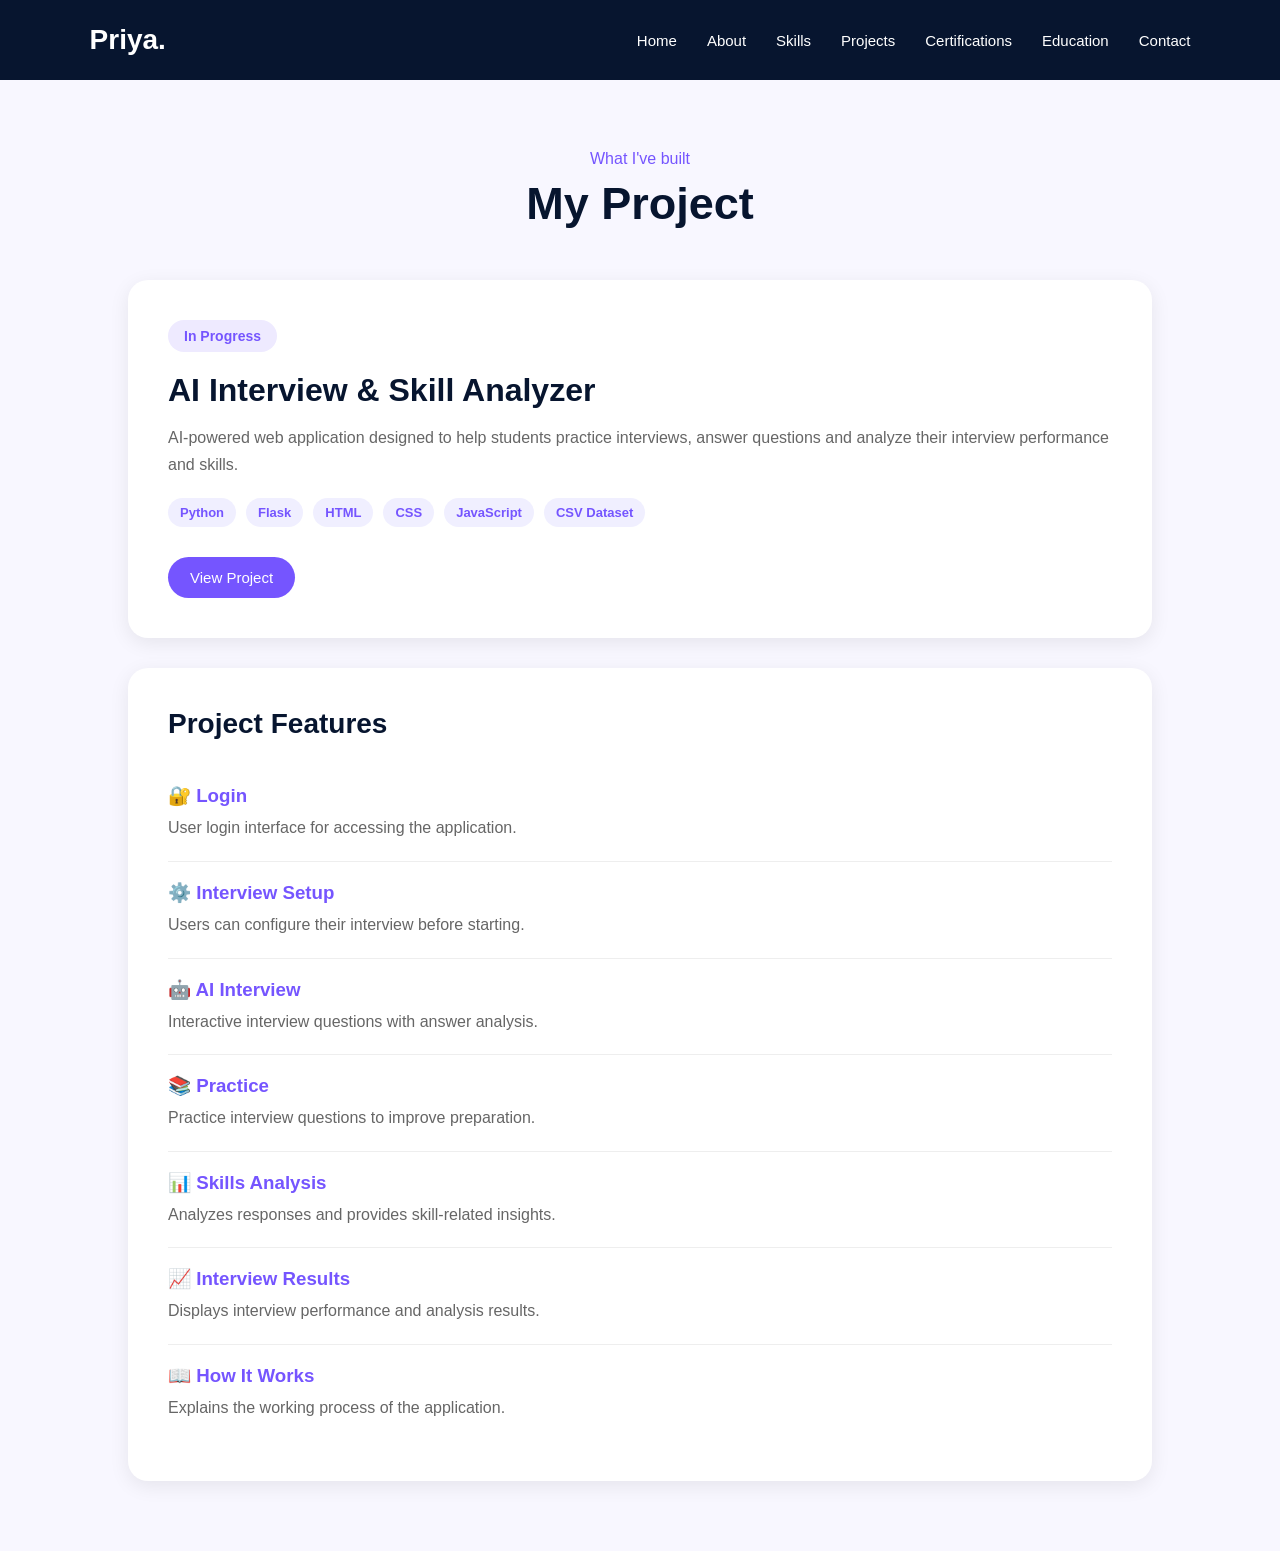
==== projects.html @ 9a415d95 "Portfolio website" ====
<!DOCTYPE html>
<html lang="en">
<head>
    <meta charset="UTF-8">
    <meta name="viewport" content="width=device-width, initial-scale=1.0">
    <title>Projects | Priya Joshi</title>
    <link rel="stylesheet" href="style.css">
</head>
<body>

<nav>
    <h2>Priya.</h2>

    <div class="nav-links">
        <a href="index.html">Home</a>
        <a href="about.html">About</a>
        <a href="skills.html">Skills</a>
        <a href="projects.html">Projects</a>
        <a href="certifications.html">Certifications</a>
        <a href="education.html">Education</a>
        <a href="contact.html">Contact</a>
    </div>
</nav>

<section class="projects">

    <div class="projects-heading">
        <p>What I've built</p>
        <h1>My Project</h1>
    </div>

    <div class="project-details">

        <div class="project-main">
            <span class="project-status">In Progress</span>

            <h2>AI Interview & Skill Analyzer</h2>

            <p>
                AI-powered web application designed to help students
                practice interviews, answer questions and analyze their
                interview performance and skills.
            </p>

            <div class="project-tech">
                <b>Python</b>
                <b>Flask</b>
                <b>HTML</b>
                <b>CSS</b>
                <b>JavaScript</b>
                <b>CSV Dataset</b>
            </div>
            <div class="project-buttons">
    
   <a href="https://github.com/PRIYA19120"
   class="project-btn"
   target="_blank">
    View Project
</a>
</div>
        </div>

        <div class="project-features">

            <h2>Project Features</h2>

            <div class="feature">
                <h3>🔐 Login</h3>
                <p>User login interface for accessing the application.</p>
            </div>

            <div class="feature">
                <h3>⚙️ Interview Setup</h3>
                <p>Users can configure their interview before starting.</p>
            </div>

            <div class="feature">
                <h3>🤖 AI Interview</h3>
                <p>Interactive interview questions with answer analysis.</p>
            </div>

            <div class="feature">
                <h3>📚 Practice</h3>
                <p>Practice interview questions to improve preparation.</p>
            </div>

            <div class="feature">
                <h3>📊 Skills Analysis</h3>
                <p>Analyzes responses and provides skill-related insights.</p>
            </div>

            <div class="feature">
                <h3>📈 Interview Results</h3>
                <p>Displays interview performance and analysis results.</p>
            </div>

            <div class="feature">
                <h3>📖 How It Works</h3>
                <p>Explains the working process of the application.</p>
            </div>

        </div>

    </div>

</section>

</body>
</html>
---- style.css ----
* {
    margin: 0;
    padding: 0;
    box-sizing: border-box;
}

body {
    font-family: Arial, sans-serif;
    background: #07152f;
    color: white;
}


/* NAVBAR */

nav {
    height: 80px;
    display: flex;
    align-items: center;
    justify-content: space-between;
    padding: 0 7%;
    background: #07152f;
}

nav h2 {
    font-size: 28px;
}

.nav-links {
    display: flex;
    gap: 30px;
}

.nav-links a {
    color: white;
    text-decoration: none;
    font-size: 15px;
}

.nav-links a:hover {
    color: #9b7cff;
}


/* HOME */

.hero {
    min-height: calc(100vh - 80px);
    display: flex;
    align-items: center;
    justify-content: space-between;
    padding: 60px 10%;
}


.hero-text {
    max-width: 600px;
}

.hero-text p:first-child {
    font-size: 20px;
    color: #b8a8ff;
}

.hero-text h1 {
    font-size: 65px;
    margin: 10px 0;
}

.hero-text h2 {
    font-size: 25px;
    color: #b8a8ff;
    margin-bottom: 20px;
}

.hero-text p {
    line-height: 1.7;
    color: #d5d9e5;
}


button {
    margin-top: 30px;
    padding: 14px 28px;
    border: none;
    border-radius: 30px;
    background: #7555ff;
    color: white;
    font-size: 16px;
    cursor: pointer;
}

button:hover {
    background: #9279ff;
}


/* PROFILE */

.hero-image {
    display: flex;
    justify-content: center;
    align-items: center;
}

.profile-circle {
    width: 300px;
    height: 300px;
    border-radius: 50%;
    overflow: hidden;
    border: 5px solid white;
}

.profile-circle img {
    width: 100%;
    height: 100%;
    object-fit: cover;
}
.buttons {
    display: flex;
    gap: 15px;
}

.resume-btn {
    background: transparent;
    border: 2px solid #7555ff;
}

.social-links {
    display: flex;
    gap: 20px;
    margin-top: 25px;
}

.social-links a {
    color: white;
    text-decoration: none;
    border: 1px solid #555;
    padding: 8px 14px;
    border-radius: 20px;
}

.social-links a:hover {
    color: #b8a8ff;
    border-color: #7555ff;
}
.about {
    min-height: calc(100vh - 80px);
    padding: 70px 10%;
    background: #f8f7ff;
    color: #07152f;
}

.about-heading {
    text-align: center;
    margin-bottom: 50px;
}

.about-heading p {
    color: #7555ff;
    font-size: 16px;
}

.about-heading h1 {
    font-size: 45px;
    margin-top: 10px;
}

.about-content {
    display: flex;
    align-items: center;
    gap: 70px;
    max-width: 1100px;
    margin: auto;
}

.about-image {
    width: 300px;
    height: 400px;
    border-radius: 0;
    overflow: hidden;
    border: 5px solid #7555ff;
}


.about-image img {
    width: 100%;
    height: 100%;
    object-fit: cover;
    border: radius 0;
}

.about-text {
    max-width: 600px;
}

.about-text h2 {
    font-size: 30px;
    margin-bottom: 20px;
}

.about-text p {
    color: #555;
    line-height: 1.7;
    margin-bottom: 15px;
}

.about-cards {
    display: flex;
    justify-content: center;
    gap: 25px;
    margin-top: 60px;
}

.about-card {
    width: 250px;
    padding: 25px;
    background: white;
    border-radius: 15px;
    text-align: center;
    box-shadow: 0 5px 20px rgba(0, 0, 0, 0.08);
}

.about-card h3 {
    color: #7555ff;
    margin-bottom: 10px;
}

.about-card p {
    color: #666;
}
.skills {
    min-height: calc(100vh - 80px);
    padding: 70px 10%;
    background: #f8f7ff;
    color: #07152f;
}

.skills-heading {
    text-align: center;
    margin-bottom: 50px;
}

.skills-heading p {
    color: #7555ff;
    font-size: 16px;
}

.skills-heading h1 {
    font-size: 45px;
    margin-top: 10px;
}

.skills-container {
    max-width: 1100px;
    margin: auto;
    display: grid;
    grid-template-columns: repeat(3, 1fr);
    gap: 25px;
}

.skill-card {
    background: white;
    padding: 35px 25px;
    border-radius: 18px;
    text-align: center;
    box-shadow: 0 5px 20px rgba(0, 0, 0, 0.08);
    transition: 0.3s;
}

.skill-card:hover {
    transform: translateY(-8px);
}

.skill-card h2 {
    color: #7555ff;
    margin-bottom: 15px;
}

.skill-card p {
    color: #666;
    line-height: 1.6;
}
.projects {
    min-height: calc(100vh - 80px);
    padding: 70px 10%;
    background: #f8f7ff;
    color: #07152f;
}

.projects-heading {
    text-align: center;
    margin-bottom: 50px;
}

.projects-heading p {
    color: #7555ff;
}

.projects-heading h1 {
    font-size: 45px;
    margin-top: 10px;
}

.projects-container {
    max-width: 1100px;
    margin: auto;
    display: grid;
    grid-template-columns: repeat(2, 1fr);
    gap: 30px;
}

.project-card {
    background: white;
    border-radius: 20px;
    padding: 35px;
    box-shadow: 0 5px 20px rgba(0, 0, 0, 0.08);
    transition: 0.3s;
}

.project-card:hover {
    transform: translateY(-8px);
}

.project-content span {
    display: inline-block;
    background: #eeeaff;
    color: #7555ff;
    padding: 7px 14px;
    border-radius: 20px;
    font-size: 13px;
    margin-bottom: 18px;
}

.project-content h2 {
    font-size: 25px;
    margin-bottom: 15px;
}

.project-content p {
    color: #666;
    line-height: 1.7;
}

.project-tech {
    display: flex;
    gap: 10px;
    flex-wrap: wrap;
    margin-top: 20px;
}

.project-tech b {
    background: #f0efff;
    color: #7555ff;
    padding: 7px 12px;
    border-radius: 15px;
    font-size: 13px;
}

.certifications {
    min-height: calc(100vh - 80px);
    padding: 70px 10%;
    background: #f8f7ff;
    color: #07152f;
}

.certifications-heading {
    text-align: center;
    margin-bottom: 50px;
}

.certifications-heading p {
    color: #7555ff;
}

.certifications-heading h1 {
    font-size: 45px;
    margin-top: 10px;
}

.certifications-container {
    max-width: 1100px;
    margin: auto;
    display: grid;
    grid-template-columns: repeat(3, 1fr);
    gap: 25px;
}

.certificate-card {
    background: white;
    padding: 30px 25px;
    border-radius: 18px;
    text-align: center;
    box-shadow: 0 5px 20px rgba(0, 0, 0, 0.08);
    transition: 0.3s;
}

.certificate-card:hover {
    transform: translateY(-8px);
}

.certificate-card h2 {
    color: #07152f;
    margin-bottom: 12px;
}

.certificate-card p {
    color: #666;
    margin-bottom: 20px;
}

.certificate-card span {
    color: #7555ff;
    font-weight: bold;
}

.education {
    min-height: calc(100vh - 80px);
    padding: 70px 10%;
    background: #f8f7ff;
    color: #07152f;
}

.education-heading {
    text-align: center;
    margin-bottom: 50px;
}

.education-heading p {
    color: #7555ff;
}

.education-heading h1 {
    font-size: 45px;
    margin-top: 10px;
}

.education-container {
    max-width: 900px;
    margin: auto;
    display: flex;
    flex-direction: column;
    gap: 25px;
}

.education-card {
    background: white;
    padding: 30px;
    border-left: 5px solid #7555ff;
    border-radius: 15px;
    box-shadow: 0 5px 20px rgba(0, 0, 0, 0.08);
}

.education-card span {
    color: #7555ff;
    font-weight: bold;
}

.education-card h2 {
    margin: 12px 0 8px;
}

.education-card h3 {
    color: #555;
    margin-bottom: 12px;
}

.education-card p {
    color: #666;
    line-height: 1.7;
}

.contact {
    min-height: calc(100vh - 80px);
    padding: 70px 10%;
    background: #f8f7ff;
    color: #07152f;
}

.contact-heading {
    text-align: center;
    margin-bottom: 50px;
}

.contact-heading p {
    color: #7555ff;
}

.contact-heading h1 {
    font-size: 45px;
    margin-top: 10px;
}

.contact-container {
    max-width: 1000px;
    margin: auto;
    display: grid;
    grid-template-columns: 1fr 1fr;
    gap: 50px;
    align-items: center;
}

.contact-info h2 {
    font-size: 30px;
    margin-bottom: 15px;
}

.contact-info > p {
    color: #666;
    line-height: 1.7;
    margin-bottom: 30px;
}

.contact-item {
    margin-bottom: 20px;
}

.contact-item h3 {
    color: #7555ff;
    margin-bottom: 5px;
}

.contact-item p {
    color: #555;
}

.contact-form {
    display: flex;
    flex-direction: column;
    gap: 15px;
}

.contact-form input,
.contact-form textarea {
    width: 100%;
    padding: 15px;
    border: 1px solid #ddd;
    border-radius: 10px;
    font-size: 15px;
    font-family: Arial, sans-serif;
    outline: none;
}

.contact-form textarea {
    height: 150px;
    resize: none;
}

.contact-form input:focus,
.contact-form textarea:focus {
    border-color: #7555ff;
}

.contact-form button {
    width: fit-content;
    margin-top: 5px;
}
.project-details {
    max-width: 1100px;
    margin: auto;
}

.project-main {
    background: white;
    padding: 40px;
    border-radius: 20px;
    box-shadow: 0 5px 20px rgba(0, 0, 0, 0.08);
    margin-bottom: 30px;
}

.project-status {
    display: inline-block;
    background: #eeeaff;
    color: #7555ff;
    padding: 8px 16px;
    border-radius: 20px;
    font-size: 14px;
    font-weight: bold;
}

.project-main h2 {
    font-size: 32px;
    margin: 20px 0 15px;
}

.project-main p {
    color: #666;
    line-height: 1.7;
}

.project-features {
    background: white;
    padding: 40px;
    border-radius: 20px;
    box-shadow: 0 5px 20px rgba(0, 0, 0, 0.08);
}

.project-features > h2 {
    font-size: 28px;
    margin-bottom: 25px;
}

.feature {
    padding: 20px 0;
    border-bottom: 1px solid #eee;
}

.feature:last-child {
    border-bottom: none;
}

.feature h3 {
    color: #7555ff;
    margin-bottom: 8px;
}

.feature p {
    color: #666;
    line-height: 1.6;
}
.project-buttons {
    display: flex;
    gap: 15px;
    margin-top: 30px;
}

.project-btn {
    display: inline-block;
    padding: 12px 22px;
    background: #7555ff;
    color: white;
    text-decoration: none;
    border-radius: 25px;
    font-size: 15px;
}

.project-btn:hover {
    background: #9279ff;
}

.code-btn {
    background: transparent;
    color: #7555ff;
    border: 2px solid #7555ff;
}

.code-btn:hover {
    background: #7555ff;
    color: white;
}
.certificate-btn {
    display: inline-block;
    padding: 10px 20px;
    background: #7555ff;
    color: white;
    text-decoration: none;
    border-radius: 25px;
    font-size: 14px;
}

.certificate-btn:hover {
    background: #9279ff;
}
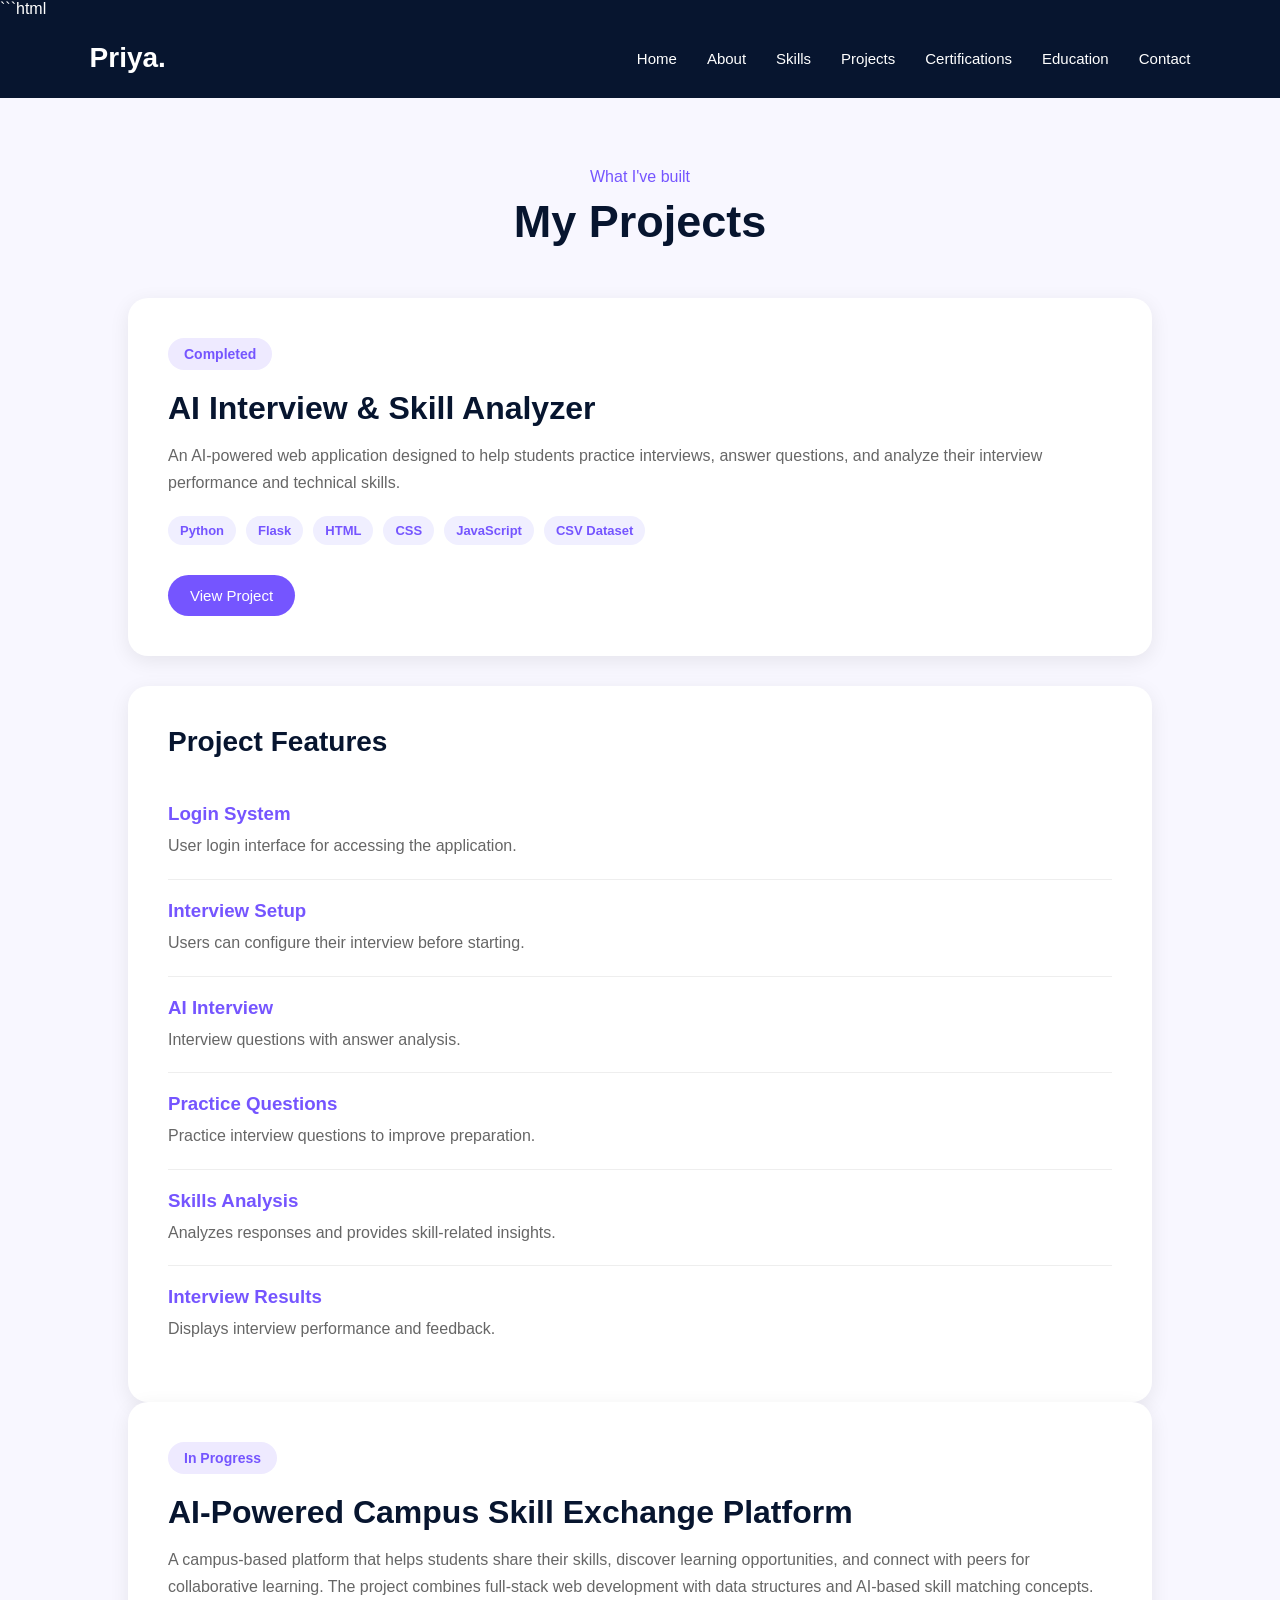
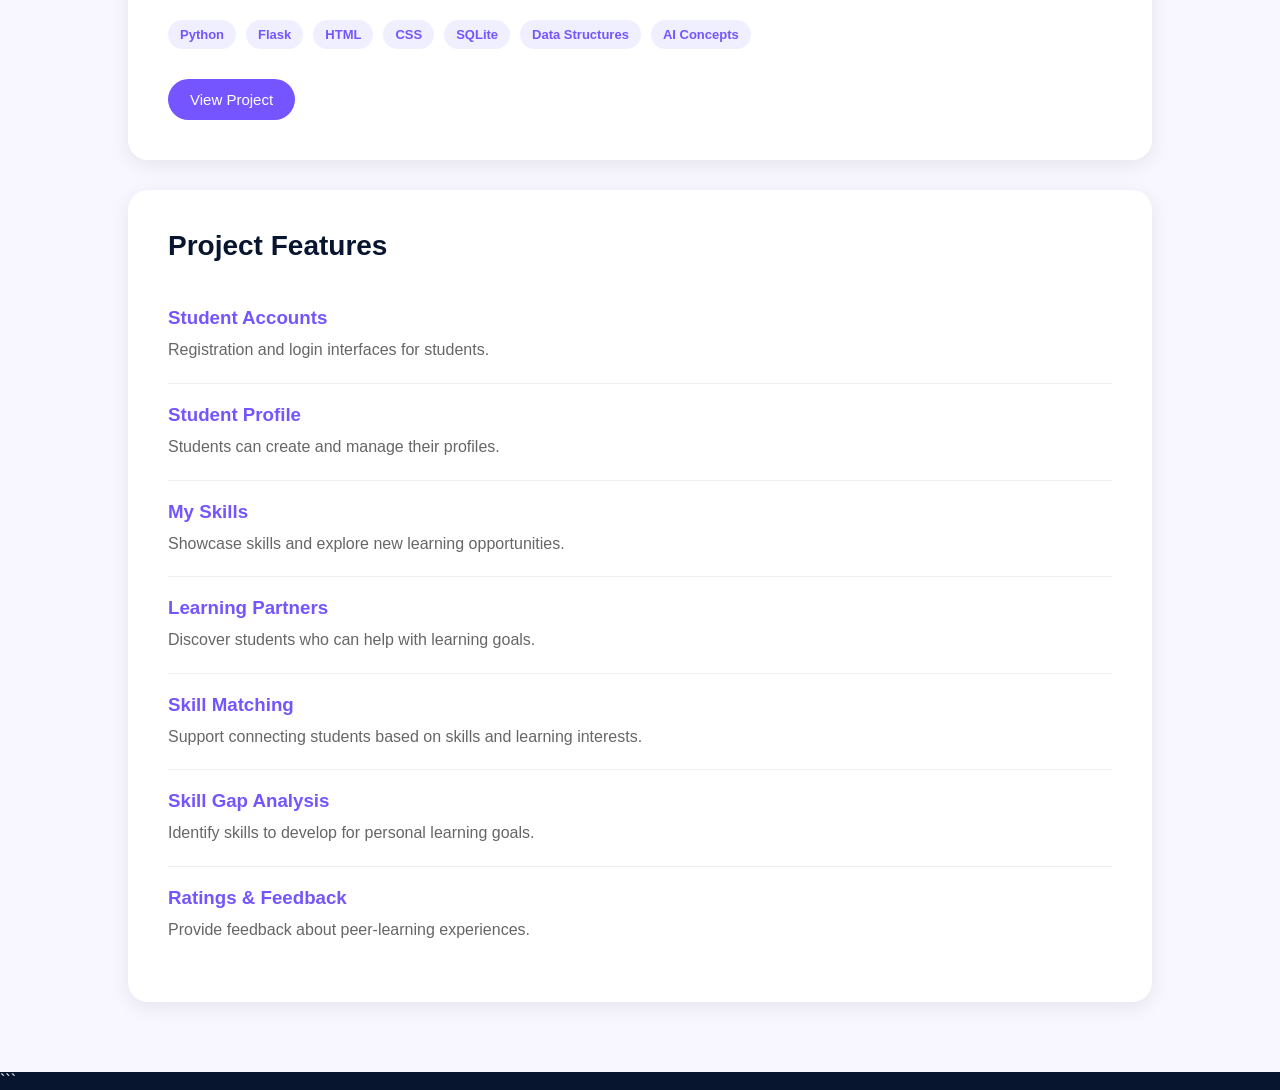
==== commit fa948af1: "Update portfolio projects section" ====
--- a/projects.html
+++ b/projects.html
@@ -1,3 +1,4 @@
+```html
 <!DOCTYPE html>
 <html lang="en">
 <head>
@@ -26,20 +27,23 @@
 
     <div class="projects-heading">
         <p>What I've built</p>
-        <h1>My Project</h1>
+        <h1>My Projects</h1>
     </div>
 
     <div class="project-details">
 
+        <!-- Project 1: Completed -->
+
         <div class="project-main">
-            <span class="project-status">In Progress</span>
+
+            <span class="project-status">Completed</span>
 
             <h2>AI Interview & Skill Analyzer</h2>
 
             <p>
-                AI-powered web application designed to help students
-                practice interviews, answer questions and analyze their
-                interview performance and skills.
+                An AI-powered web application designed to help students
+                practice interviews, answer questions, and analyze their
+                interview performance and technical skills.
             </p>
 
             <div class="project-tech">
@@ -50,14 +54,16 @@
                 <b>JavaScript</b>
                 <b>CSV Dataset</b>
             </div>
+
             <div class="project-buttons">
-    
-   <a href="https://github.com/PRIYA19120"
-   class="project-btn"
-   target="_blank">
-    View Project
-</a>
-</div>
+                <a href="https://github.com/PRIYA19120"
+                   class="project-btn"
+                   target="_blank"
+                   rel="noopener noreferrer">
+                    View Project
+                </a>
+            </div>
+
         </div>
 
         <div class="project-features">
@@ -65,38 +71,115 @@
             <h2>Project Features</h2>
 
             <div class="feature">
-                <h3>🔐 Login</h3>
+                <h3>Login System</h3>
                 <p>User login interface for accessing the application.</p>
             </div>
 
             <div class="feature">
-                <h3>⚙️ Interview Setup</h3>
+                <h3>Interview Setup</h3>
                 <p>Users can configure their interview before starting.</p>
             </div>
 
             <div class="feature">
-                <h3>🤖 AI Interview</h3>
-                <p>Interactive interview questions with answer analysis.</p>
+                <h3>AI Interview</h3>
+                <p>Interview questions with answer analysis.</p>
             </div>
 
             <div class="feature">
-                <h3>📚 Practice</h3>
+                <h3>Practice Questions</h3>
                 <p>Practice interview questions to improve preparation.</p>
             </div>
 
             <div class="feature">
-                <h3>📊 Skills Analysis</h3>
+                <h3>Skills Analysis</h3>
                 <p>Analyzes responses and provides skill-related insights.</p>
             </div>
 
             <div class="feature">
-                <h3>📈 Interview Results</h3>
-                <p>Displays interview performance and analysis results.</p>
+                <h3>Interview Results</h3>
+                <p>Displays interview performance and feedback.</p>
+            </div>
+
+        </div>
+
+    </div>
+
+    <!-- Project 2: In Progress -->
+
+    <div class="project-details">
+
+        <div class="project-main">
+
+            <span class="project-status">In Progress</span>
+
+            <h2>AI-Powered Campus Skill Exchange Platform</h2>
+
+            <p>
+                A campus-based platform that helps students share their
+                skills, discover learning opportunities, and connect with
+                peers for collaborative learning. The project combines
+                full-stack web development with data structures and
+                AI-based skill matching concepts.
+            </p>
+
+            <div class="project-tech">
+                <b>Python</b>
+                <b>Flask</b>
+                <b>HTML</b>
+                <b>CSS</b>
+                <b>SQLite</b>
+                <b>Data Structures</b>
+                <b>AI Concepts</b>
+            </div>
+
+            <div class="project-buttons">
+                <a href="https://github.com/PRIYA19120/Campus-Skill-Exchange-Platform"
+                   class="project-btn"
+                   target="_blank"
+                   rel="noopener noreferrer">
+                    View Project
+                </a>
+            </div>
+
+        </div>
+
+        <div class="project-features">
+
+            <h2>Project Features</h2>
+
+            <div class="feature">
+                <h3>Student Accounts</h3>
+                <p>Registration and login interfaces for students.</p>
             </div>
 
             <div class="feature">
-                <h3>📖 How It Works</h3>
-                <p>Explains the working process of the application.</p>
+                <h3>Student Profile</h3>
+                <p>Students can create and manage their profiles.</p>
+            </div>
+
+            <div class="feature">
+                <h3>My Skills</h3>
+                <p>Showcase skills and explore new learning opportunities.</p>
+            </div>
+
+            <div class="feature">
+                <h3>Learning Partners</h3>
+                <p>Discover students who can help with learning goals.</p>
+            </div>
+
+            <div class="feature">
+                <h3>Skill Matching</h3>
+                <p>Support connecting students based on skills and learning interests.</p>
+            </div>
+
+            <div class="feature">
+                <h3>Skill Gap Analysis</h3>
+                <p>Identify skills to develop for personal learning goals.</p>
+            </div>
+
+            <div class="feature">
+                <h3>Ratings & Feedback</h3>
+                <p>Provide feedback about peer-learning experiences.</p>
             </div>
 
         </div>
@@ -106,4 +189,5 @@
 </section>
 
 </body>
-</html>+</html>
+```
--- a/style.css
+++ b/style.css
@@ -50,6 +50,12 @@
     align-items: center;
     justify-content: space-between;
     padding: 60px 10%;
+
+    background-image: linear-gradient(rgba(7, 21, 47, 0.75), rgba(7, 21, 47, 0.75)),
+                      url("certificate/background.png");
+    background-size: cover;
+    background-position: center;
+    background-repeat: no-repeat;
 }
 
 
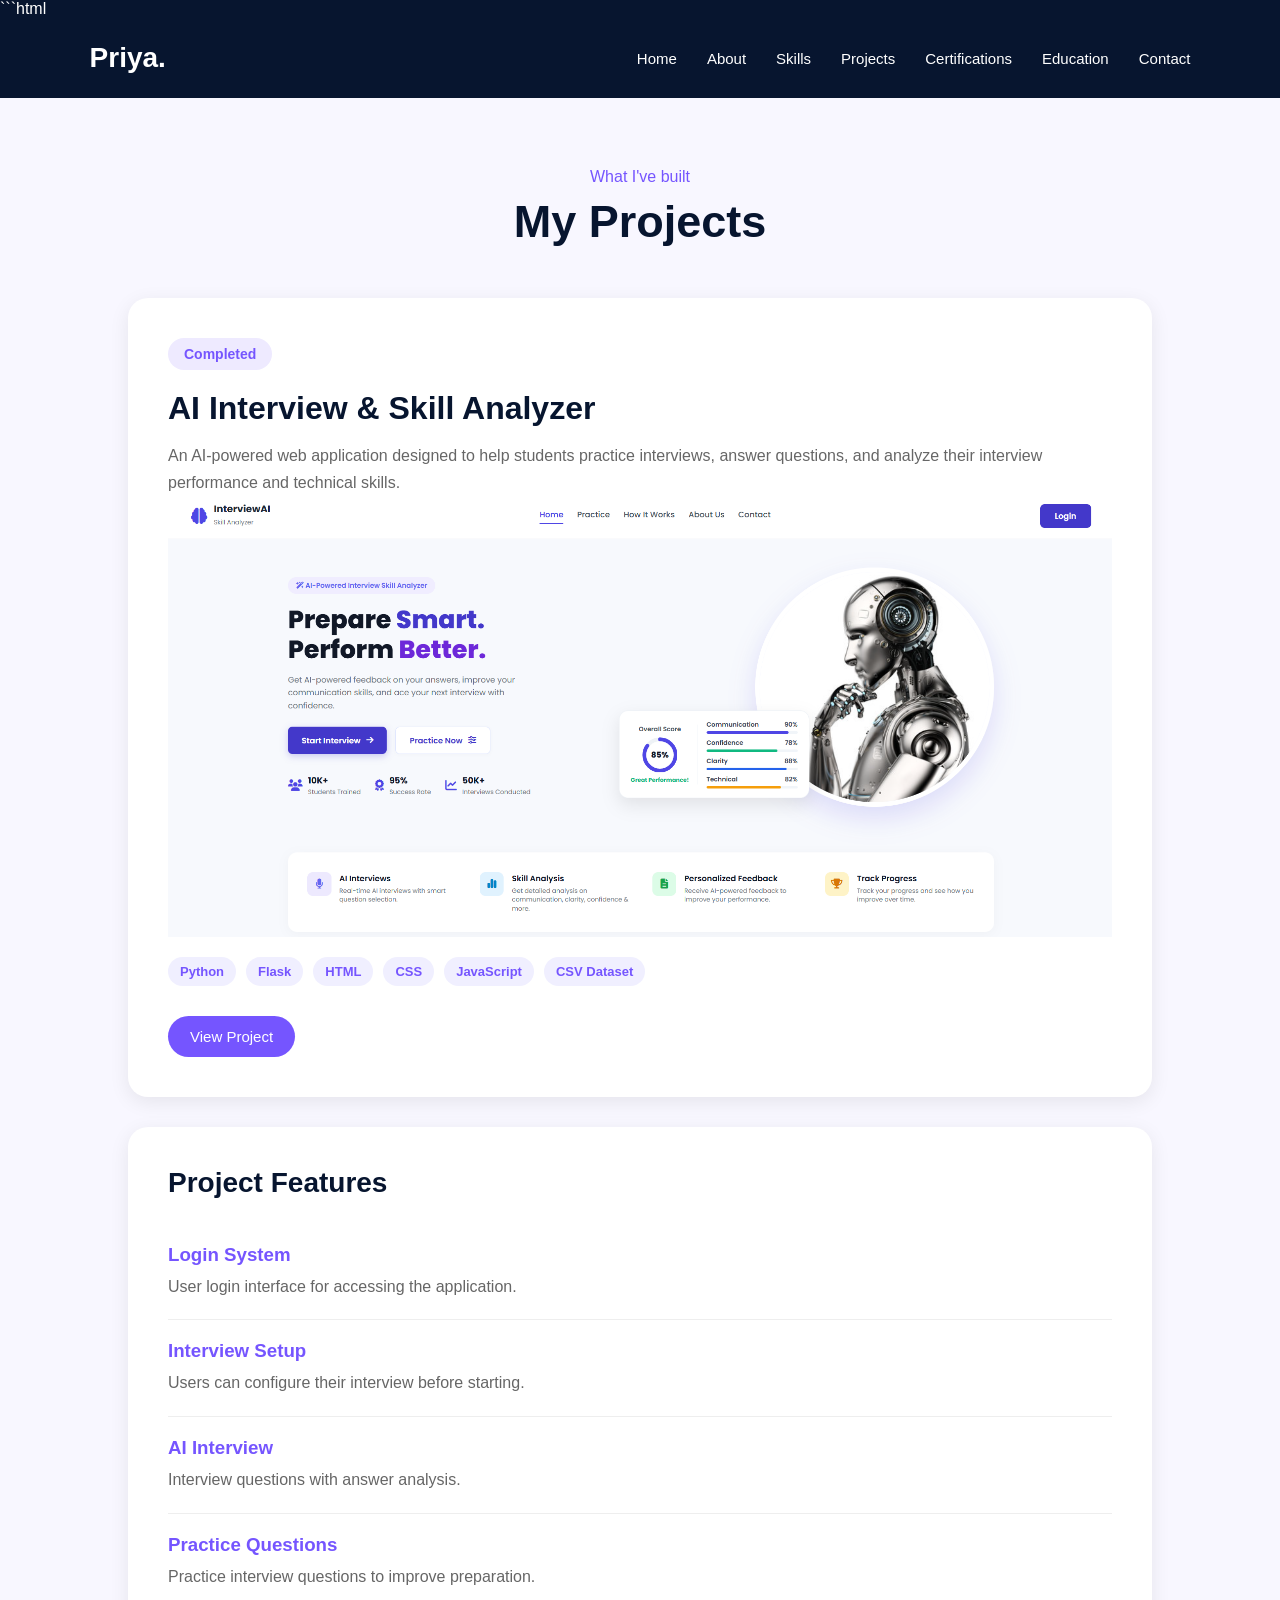
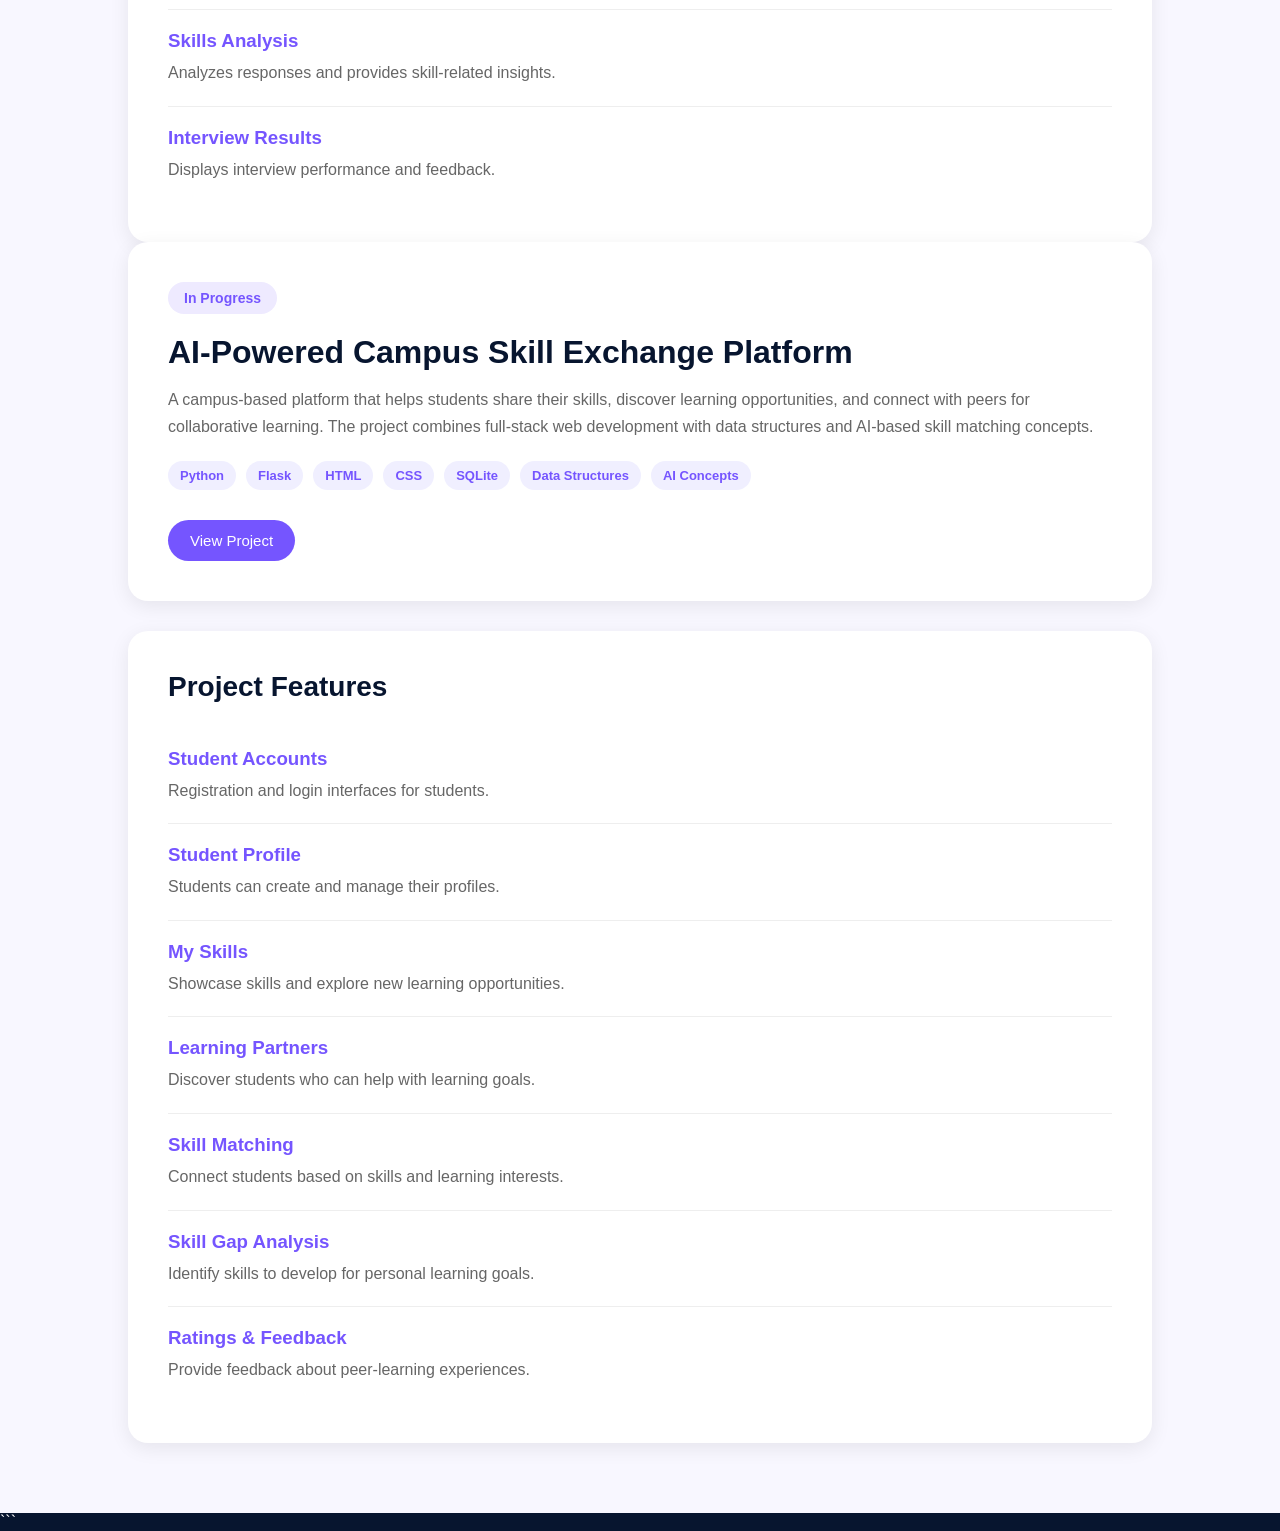
==== commit a4a82074: "Update portfolio projects and dashboard image" ====
--- a/projects.html
+++ b/projects.html
@@ -30,9 +30,9 @@
         <h1>My Projects</h1>
     </div>
 
+    <!-- Project 1: AI Interview & Skill Analyzer -->
+
     <div class="project-details">
-
-        <!-- Project 1: Completed -->
 
         <div class="project-main">
 
@@ -45,6 +45,11 @@
                 practice interviews, answer questions, and analyze their
                 interview performance and technical skills.
             </p>
+
+            <div class="project-image">
+                <img src="certificate/phto/interview-dashboard.png"
+                     alt="AI Interview and Skill Analyzer Dashboard">
+            </div>
 
             <div class="project-tech">
                 <b>Python</b>
@@ -104,7 +109,7 @@
 
     </div>
 
-    <!-- Project 2: In Progress -->
+    <!-- Project 2: Campus Skill Exchange Platform -->
 
     <div class="project-details">
 
@@ -169,7 +174,7 @@
 
             <div class="feature">
                 <h3>Skill Matching</h3>
-                <p>Support connecting students based on skills and learning interests.</p>
+                <p>Connect students based on skills and learning interests.</p>
             </div>
 
             <div class="feature">
--- a/style.css
+++ b/style.css
@@ -666,4 +666,25 @@
 
 .certificate-btn:hover {
     background: #9279ff;
-}+}
+```css
+.project-image {
+    width: 100%;
+    margin: 20px 0;
+    overflow: hidden;
+    border-radius: 12px;
+    border: 1px solid rgba(255, 255, 255, 0.15);
+}
+
+.project-image img {
+    width: 100%;
+    height: auto;
+    display: block;
+    object-fit: cover;
+    transition: transform 0.3s ease;
+}
+
+.project-image img:hover {
+    transform: scale(1.02);
+}
+```
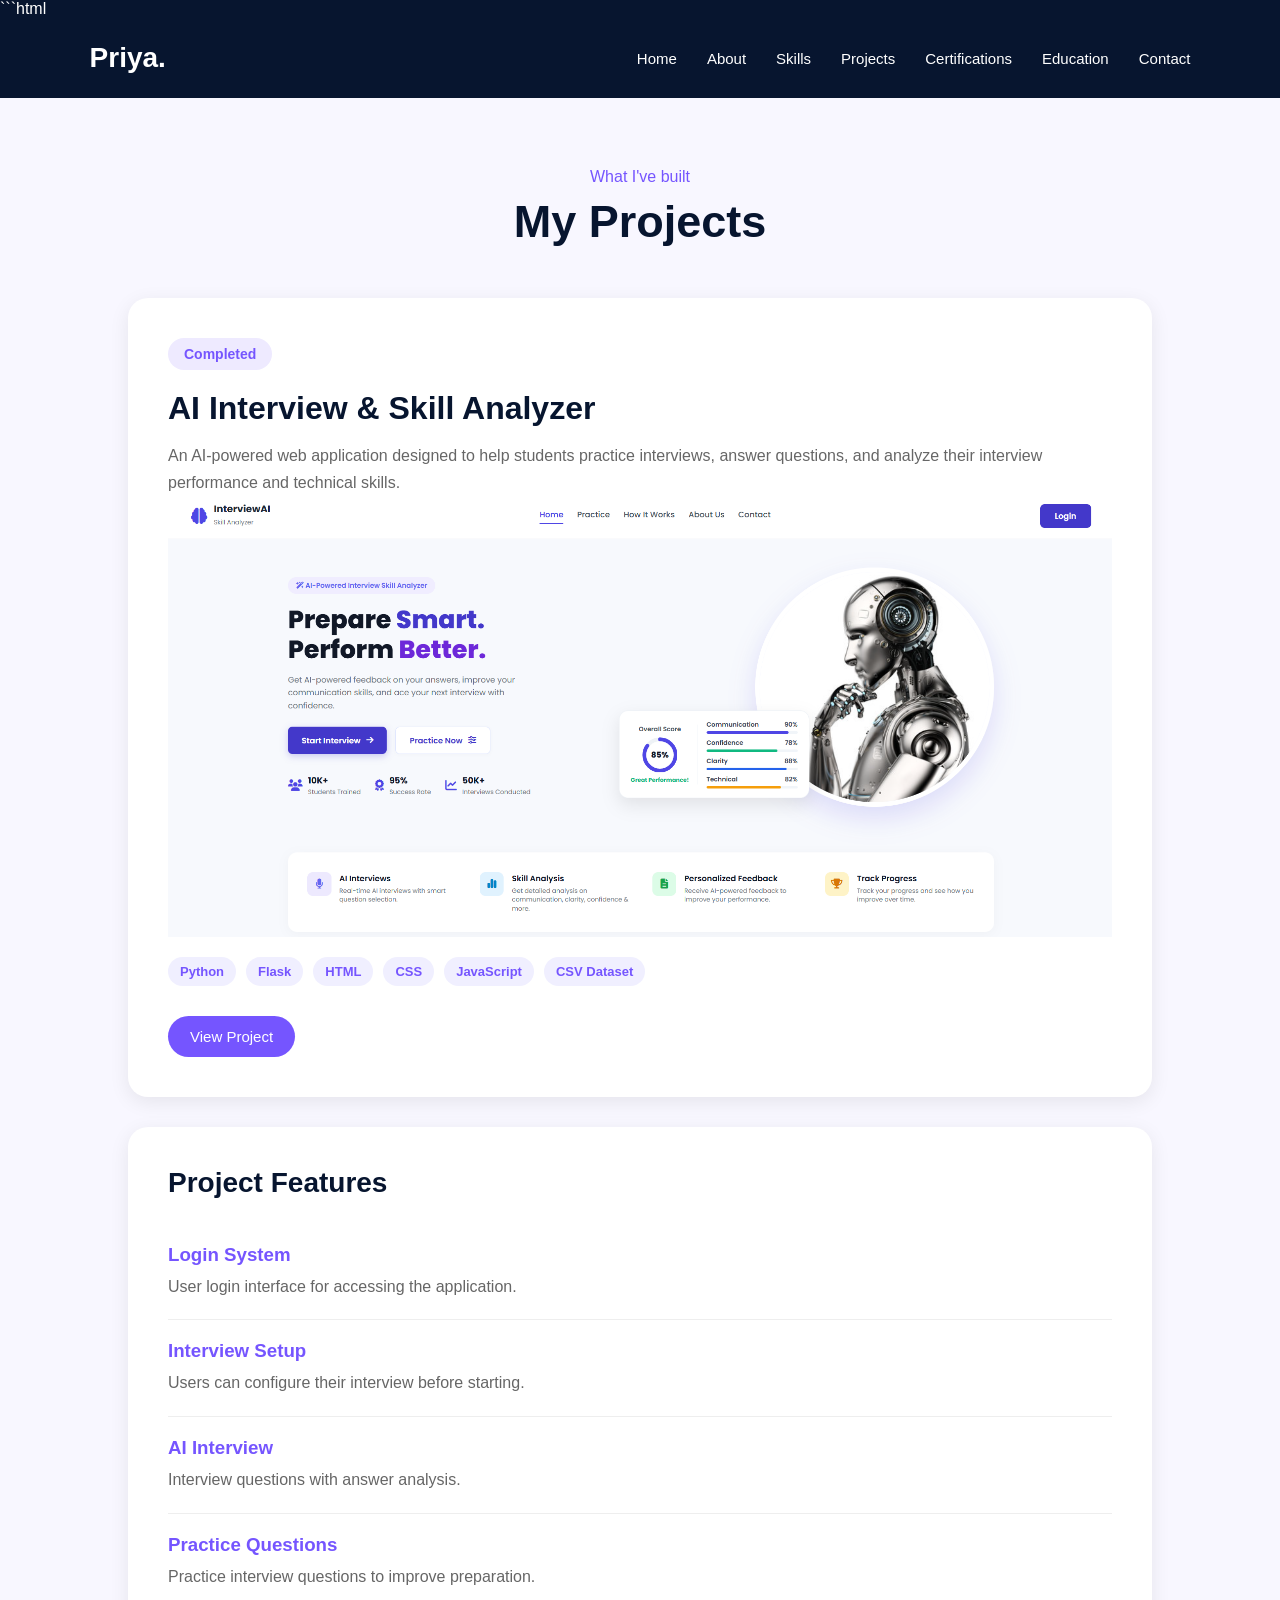
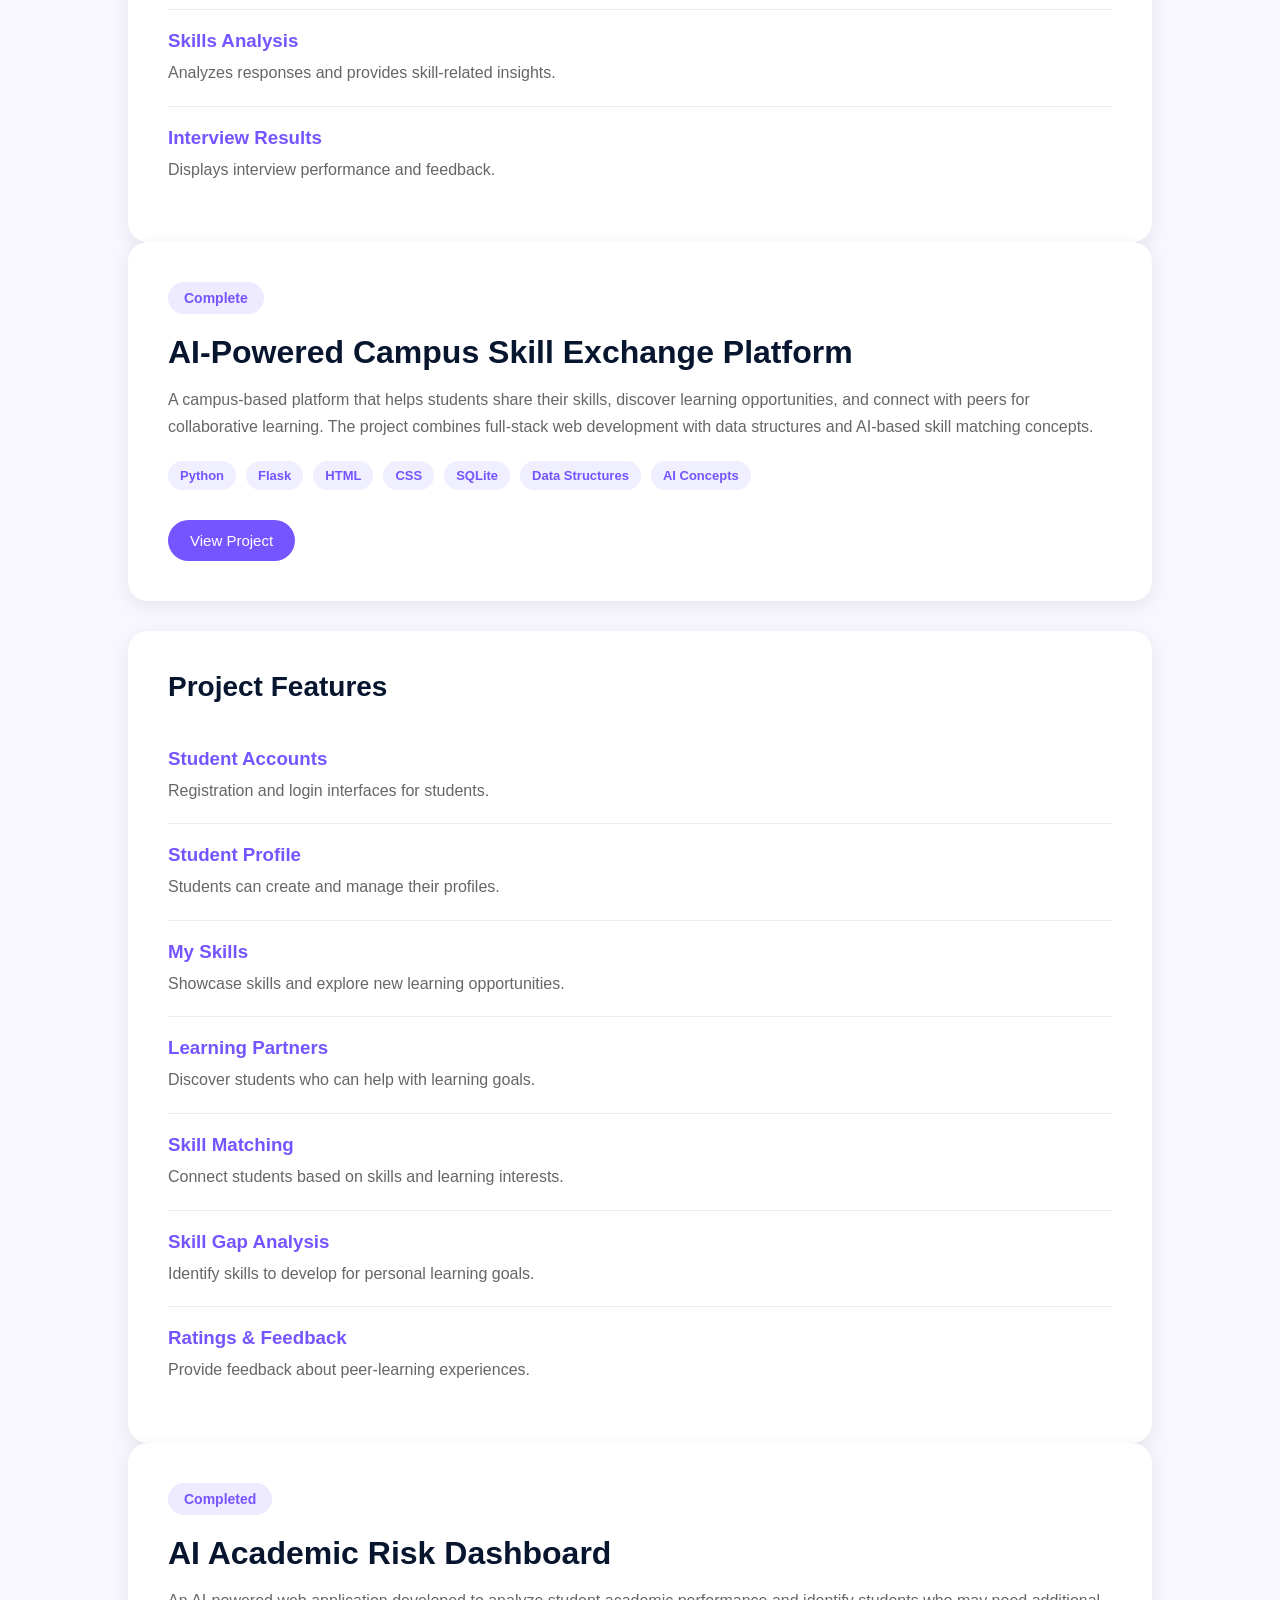
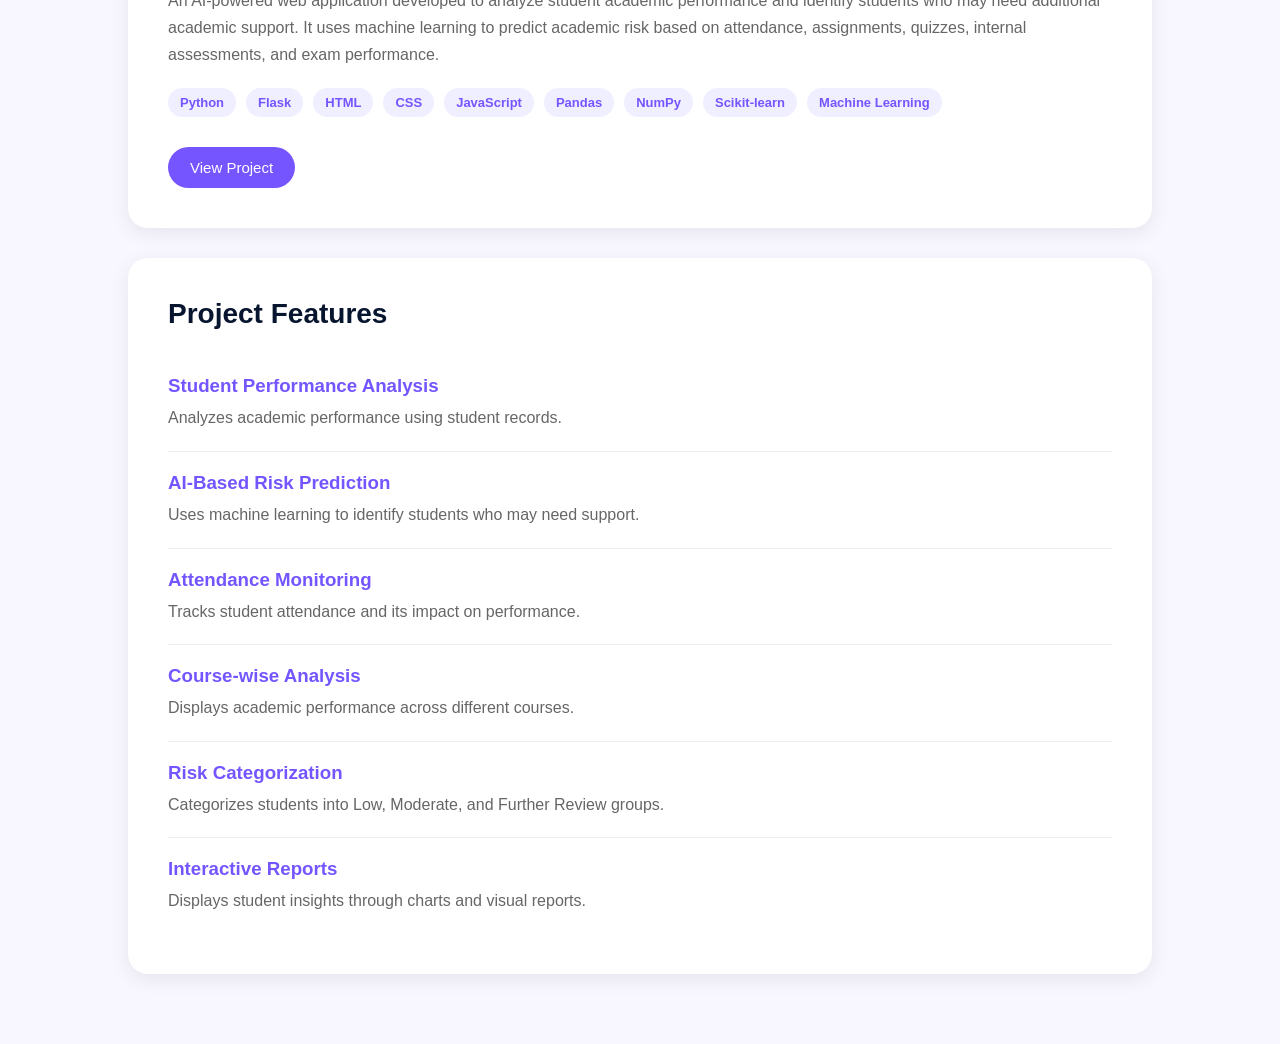
==== commit 5207fe60: "Add completed AI Academic Risk Dashboard project" ====
--- a/projects.html
+++ b/projects.html
@@ -22,7 +22,6 @@
         <a href="contact.html">Contact</a>
     </div>
 </nav>
-
 <section class="projects">
 
     <div class="projects-heading">
@@ -115,7 +114,7 @@
 
         <div class="project-main">
 
-            <span class="project-status">In Progress</span>
+            <span class="project-status">Complete</span>
 
             <h2>AI-Powered Campus Skill Exchange Platform</h2>
 
@@ -190,9 +189,87 @@
         </div>
 
     </div>
+        <!-- Project 3: AI Academic Risk Dashboard -->
+
+    <div class="project-details">
+
+        <div class="project-main">
+
+            <span class="project-status">Completed</span>
+
+            <h2>AI Academic Risk Dashboard</h2>
+
+            <p>
+                An AI-powered web application developed to analyze student
+                academic performance and identify students who may need
+                additional academic support. It uses machine learning to
+                predict academic risk based on attendance, assignments,
+                quizzes, internal assessments, and exam performance.
+            </p>
+
+
+            <div class="project-tech">
+                <b>Python</b>
+                <b>Flask</b>
+                <b>HTML</b>
+                <b>CSS</b>
+                <b>JavaScript</b>
+                <b>Pandas</b>
+                <b>NumPy</b>
+                <b>Scikit-learn</b>
+                <b>Machine Learning</b>
+            </div>
+
+            <div class="project-buttons">
+                <a href="https://github.com/PRIYA19120/AI-academic-risk-dashboard"
+                   class="project-btn"
+                   target="_blank"
+                   rel="noopener noreferrer">
+                    View Project
+                </a>
+            </div>
+
+        </div>
+
+        <div class="project-features">
+
+            <h2>Project Features</h2>
+
+            <div class="feature">
+                <h3>Student Performance Analysis</h3>
+                <p>Analyzes academic performance using student records.</p>
+            </div>
+
+            <div class="feature">
+                <h3>AI-Based Risk Prediction</h3>
+                <p>Uses machine learning to identify students who may need support.</p>
+            </div>
+
+            <div class="feature">
+                <h3>Attendance Monitoring</h3>
+                <p>Tracks student attendance and its impact on performance.</p>
+            </div>
+
+            <div class="feature">
+                <h3>Course-wise Analysis</h3>
+                <p>Displays academic performance across different courses.</p>
+            </div>
+
+            <div class="feature">
+                <h3>Risk Categorization</h3>
+                <p>Categorizes students into Low, Moderate, and Further Review groups.</p>
+            </div>
+
+            <div class="feature">
+                <h3>Interactive Reports</h3>
+                <p>Displays student insights through charts and visual reports.</p>
+            </div>
+
+        </div>
+
+    </div>
 
 </section>
 
 </body>
 </html>
-```
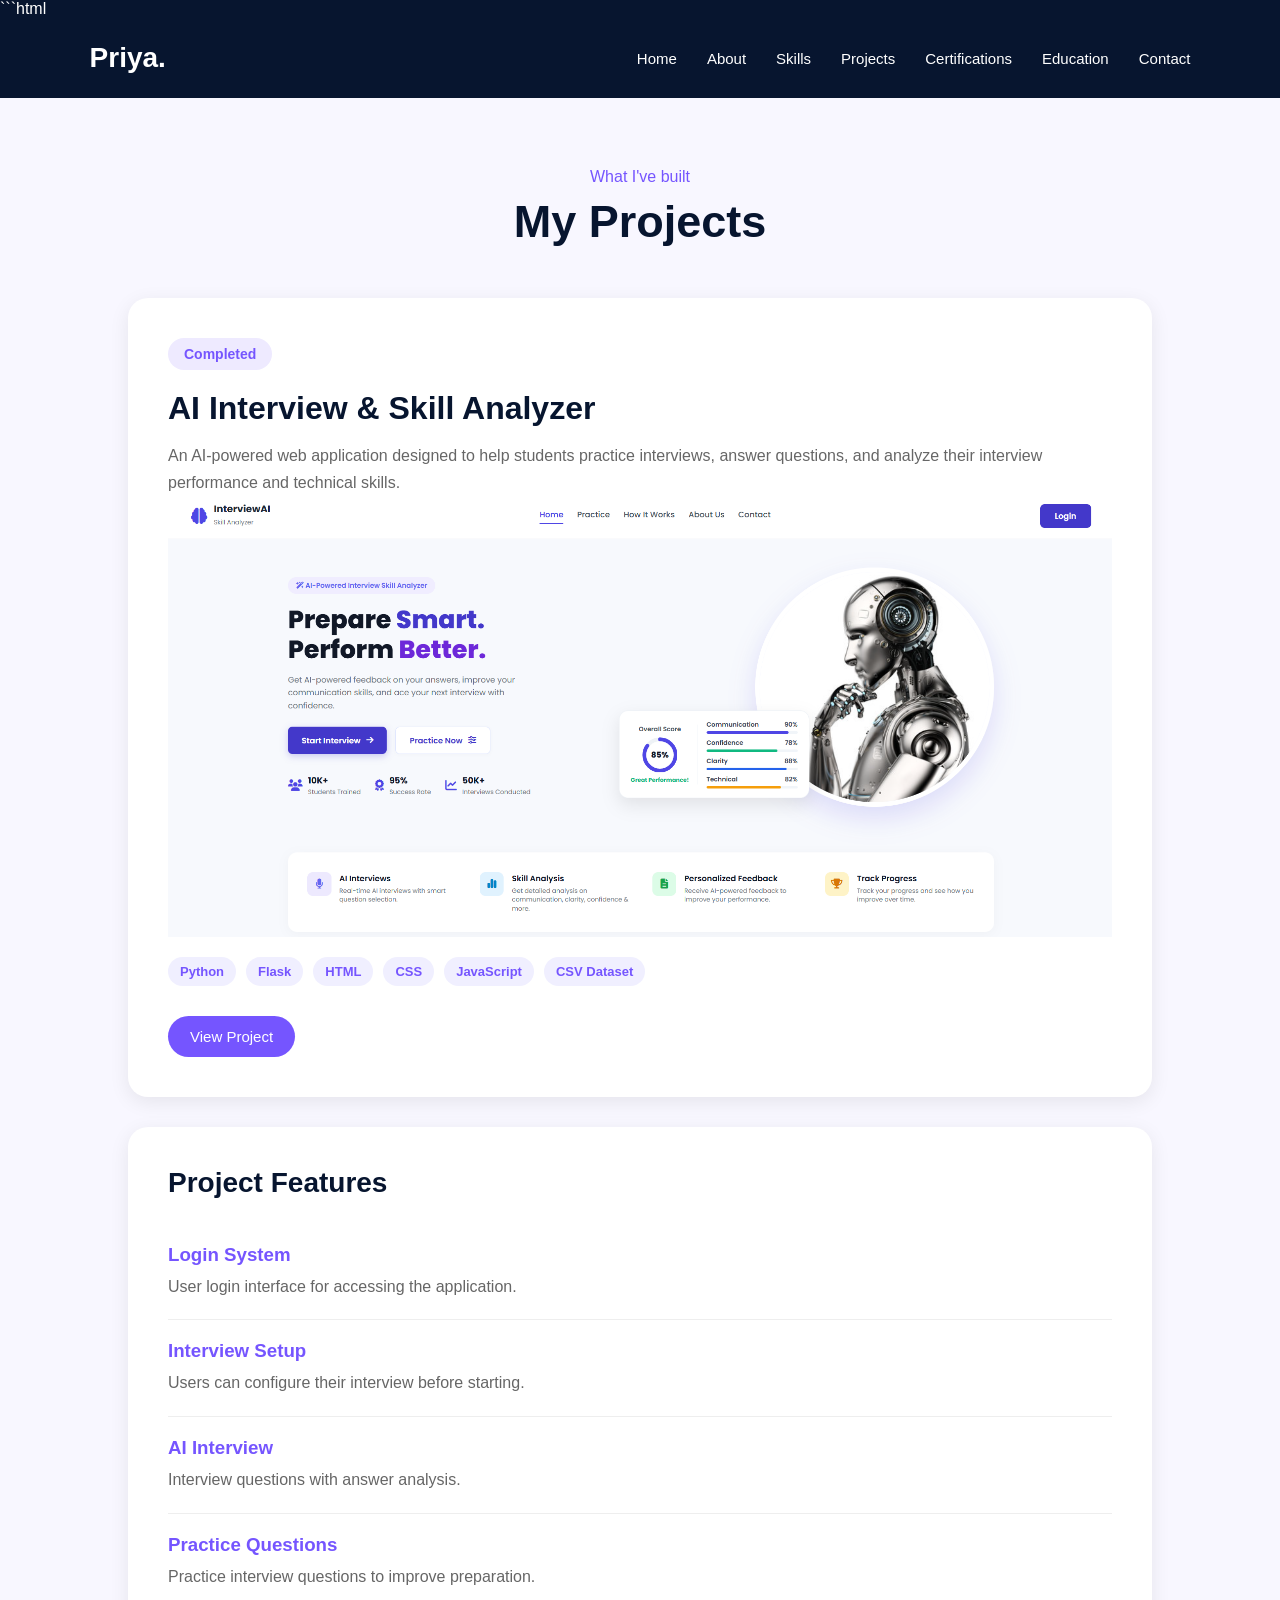
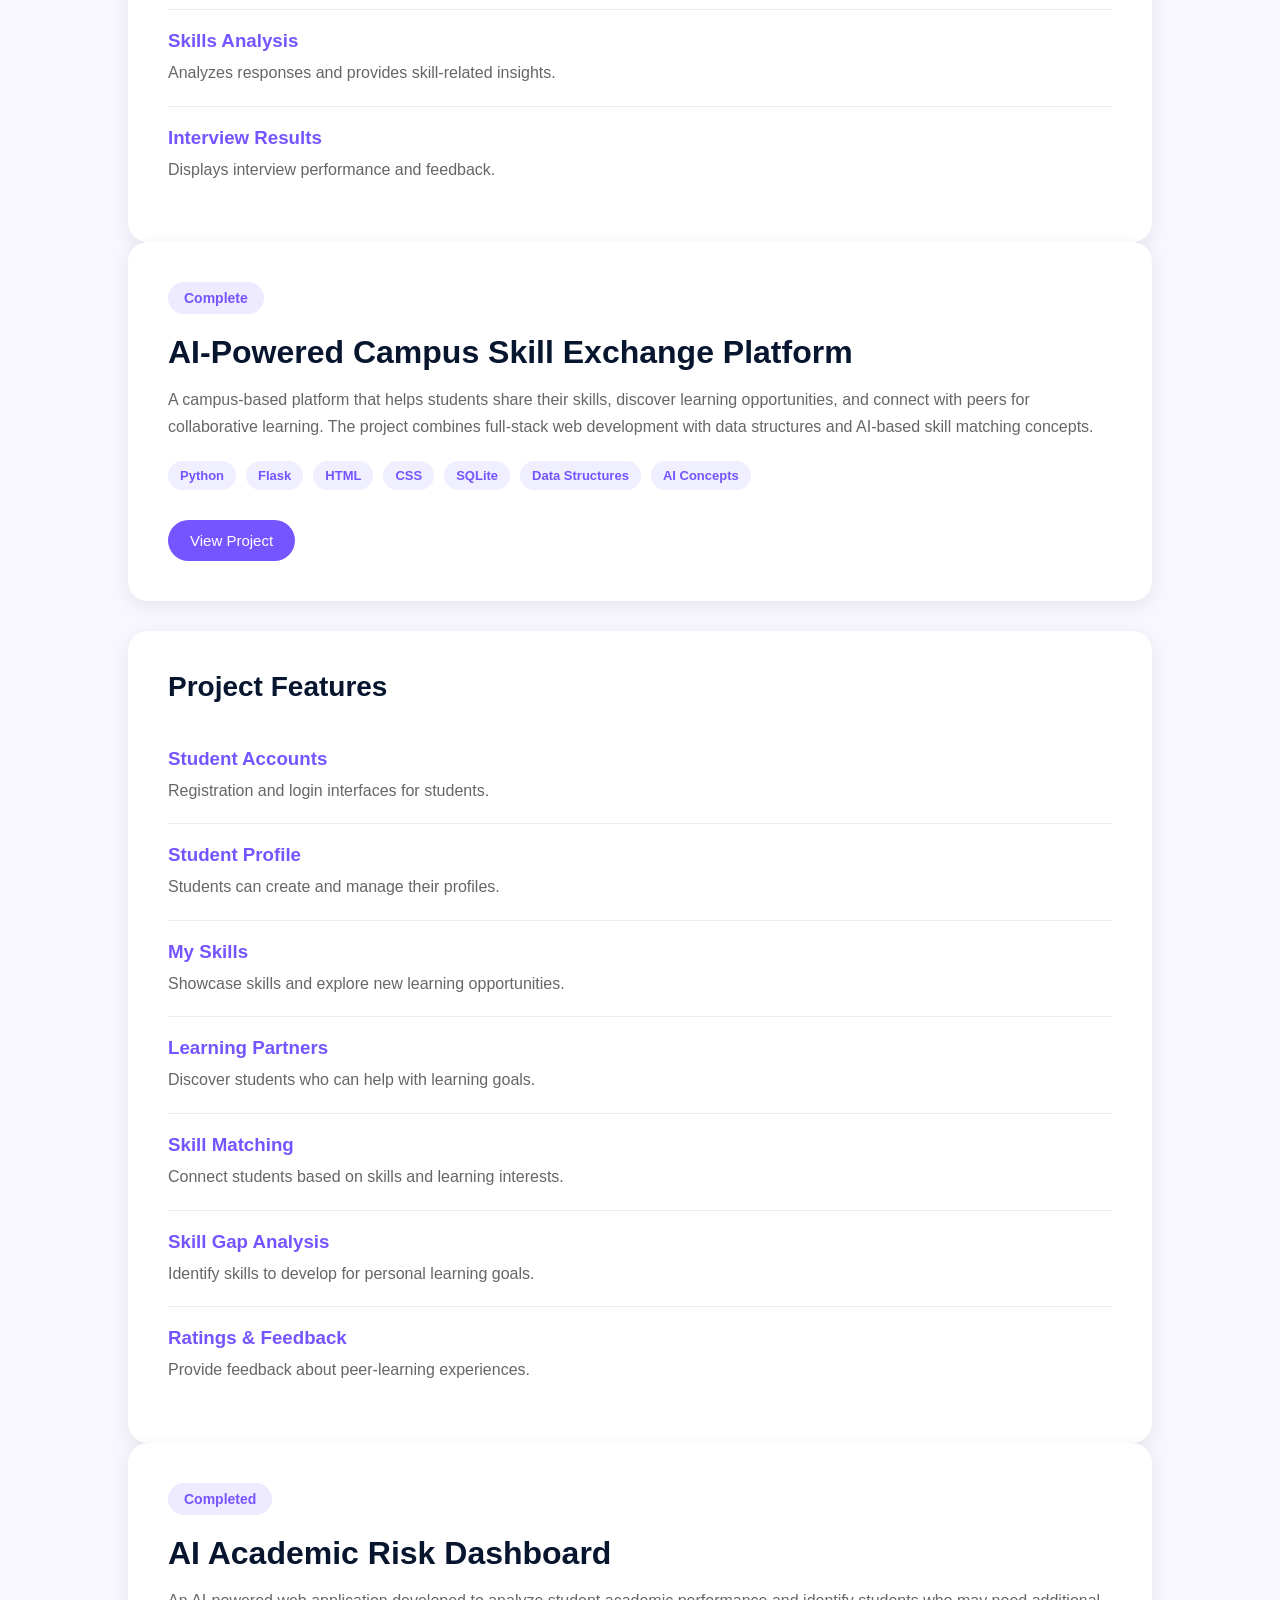
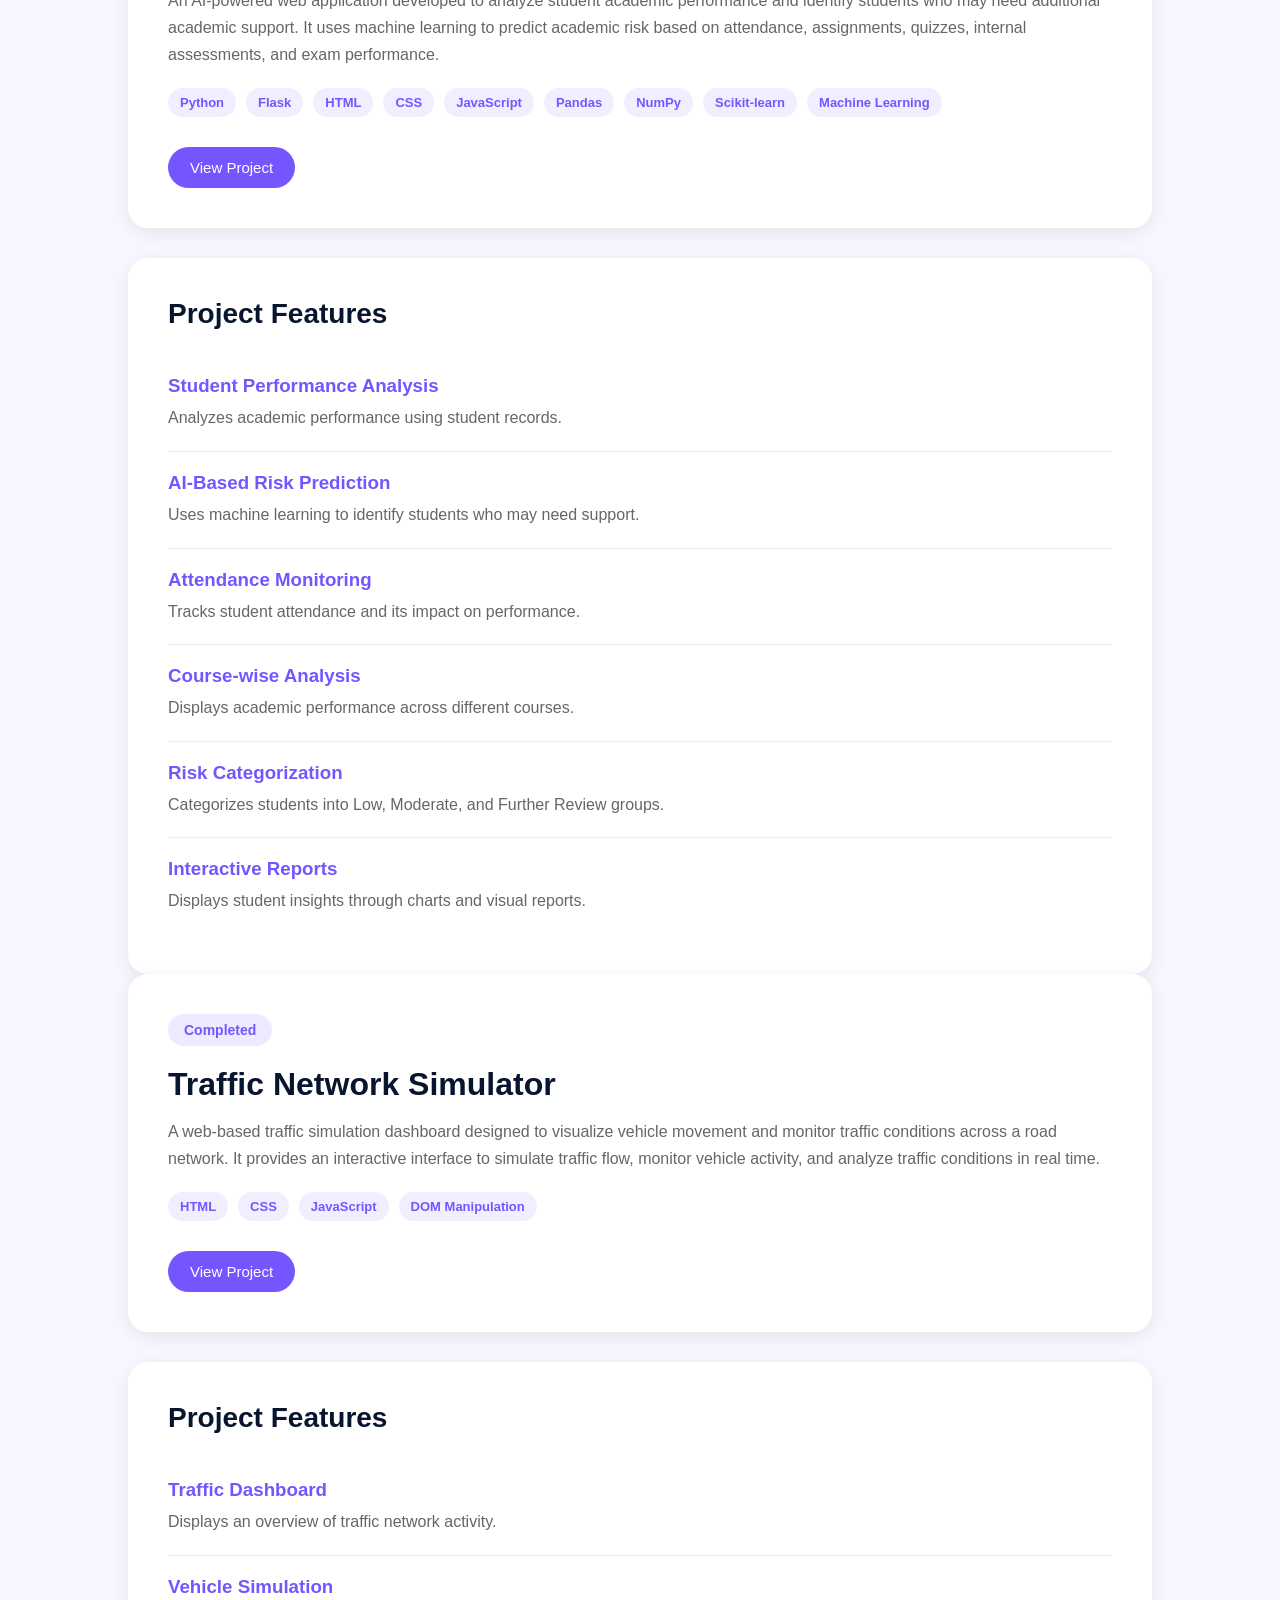
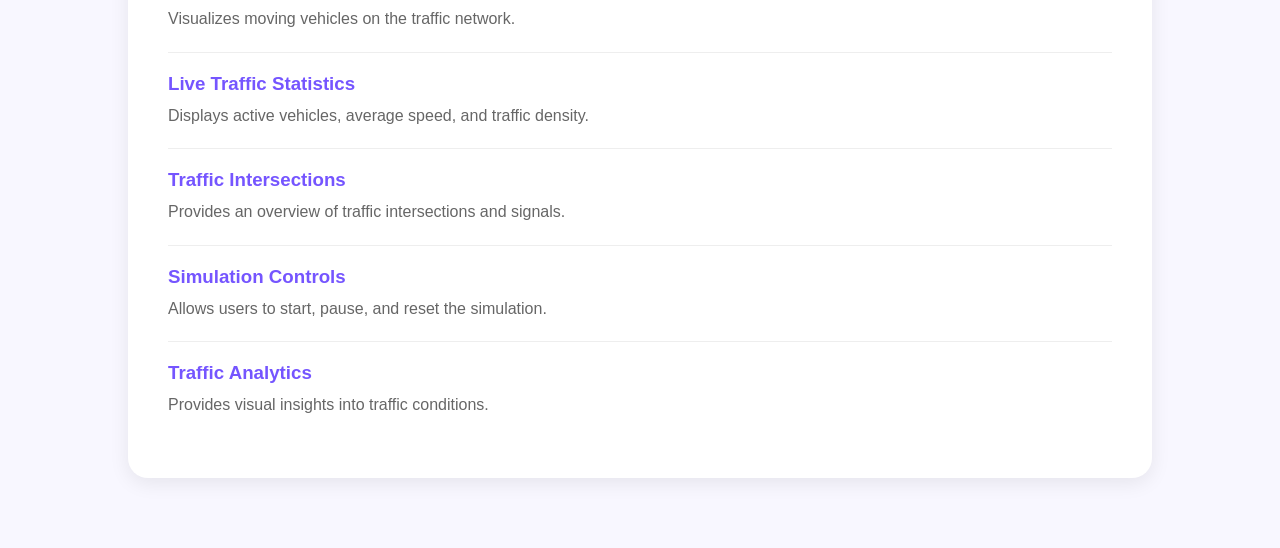
==== commit 9ef06017: "Add completed Traffic Network Simulator project" ====
--- a/projects.html
+++ b/projects.html
@@ -268,6 +268,79 @@
         </div>
 
     </div>
+        <!-- Project 4: Traffic Network Simulator -->
+
+    <div class="project-details">
+
+        <div class="project-main">
+
+            <span class="project-status">Completed</span>
+
+            <h2>Traffic Network Simulator</h2>
+
+            <p>
+                A web-based traffic simulation dashboard designed to
+                visualize vehicle movement and monitor traffic conditions
+                across a road network. It provides an interactive interface
+                to simulate traffic flow, monitor vehicle activity, and
+                analyze traffic conditions in real time.
+            </p>
+
+            <div class="project-tech">
+                <b>HTML</b>
+                <b>CSS</b>
+                <b>JavaScript</b>
+                <b>DOM Manipulation</b>
+            </div>
+
+            <div class="project-buttons">
+                <a href="https://github.com/PRIYA19120/traffic-network-simulator"
+                   class="project-btn"
+                   target="_blank"
+                   rel="noopener noreferrer">
+                    View Project
+                </a>
+            </div>
+
+        </div>
+
+        <div class="project-features">
+
+            <h2>Project Features</h2>
+
+            <div class="feature">
+                <h3>Traffic Dashboard</h3>
+                <p>Displays an overview of traffic network activity.</p>
+            </div>
+
+            <div class="feature">
+                <h3>Vehicle Simulation</h3>
+                <p>Visualizes moving vehicles on the traffic network.</p>
+            </div>
+
+            <div class="feature">
+                <h3>Live Traffic Statistics</h3>
+                <p>Displays active vehicles, average speed, and traffic density.</p>
+            </div>
+
+            <div class="feature">
+                <h3>Traffic Intersections</h3>
+                <p>Provides an overview of traffic intersections and signals.</p>
+            </div>
+
+            <div class="feature">
+                <h3>Simulation Controls</h3>
+                <p>Allows users to start, pause, and reset the simulation.</p>
+            </div>
+
+            <div class="feature">
+                <h3>Traffic Analytics</h3>
+                <p>Provides visual insights into traffic conditions.</p>
+            </div>
+
+        </div>
+
+    </div>
 
 </section>
 
